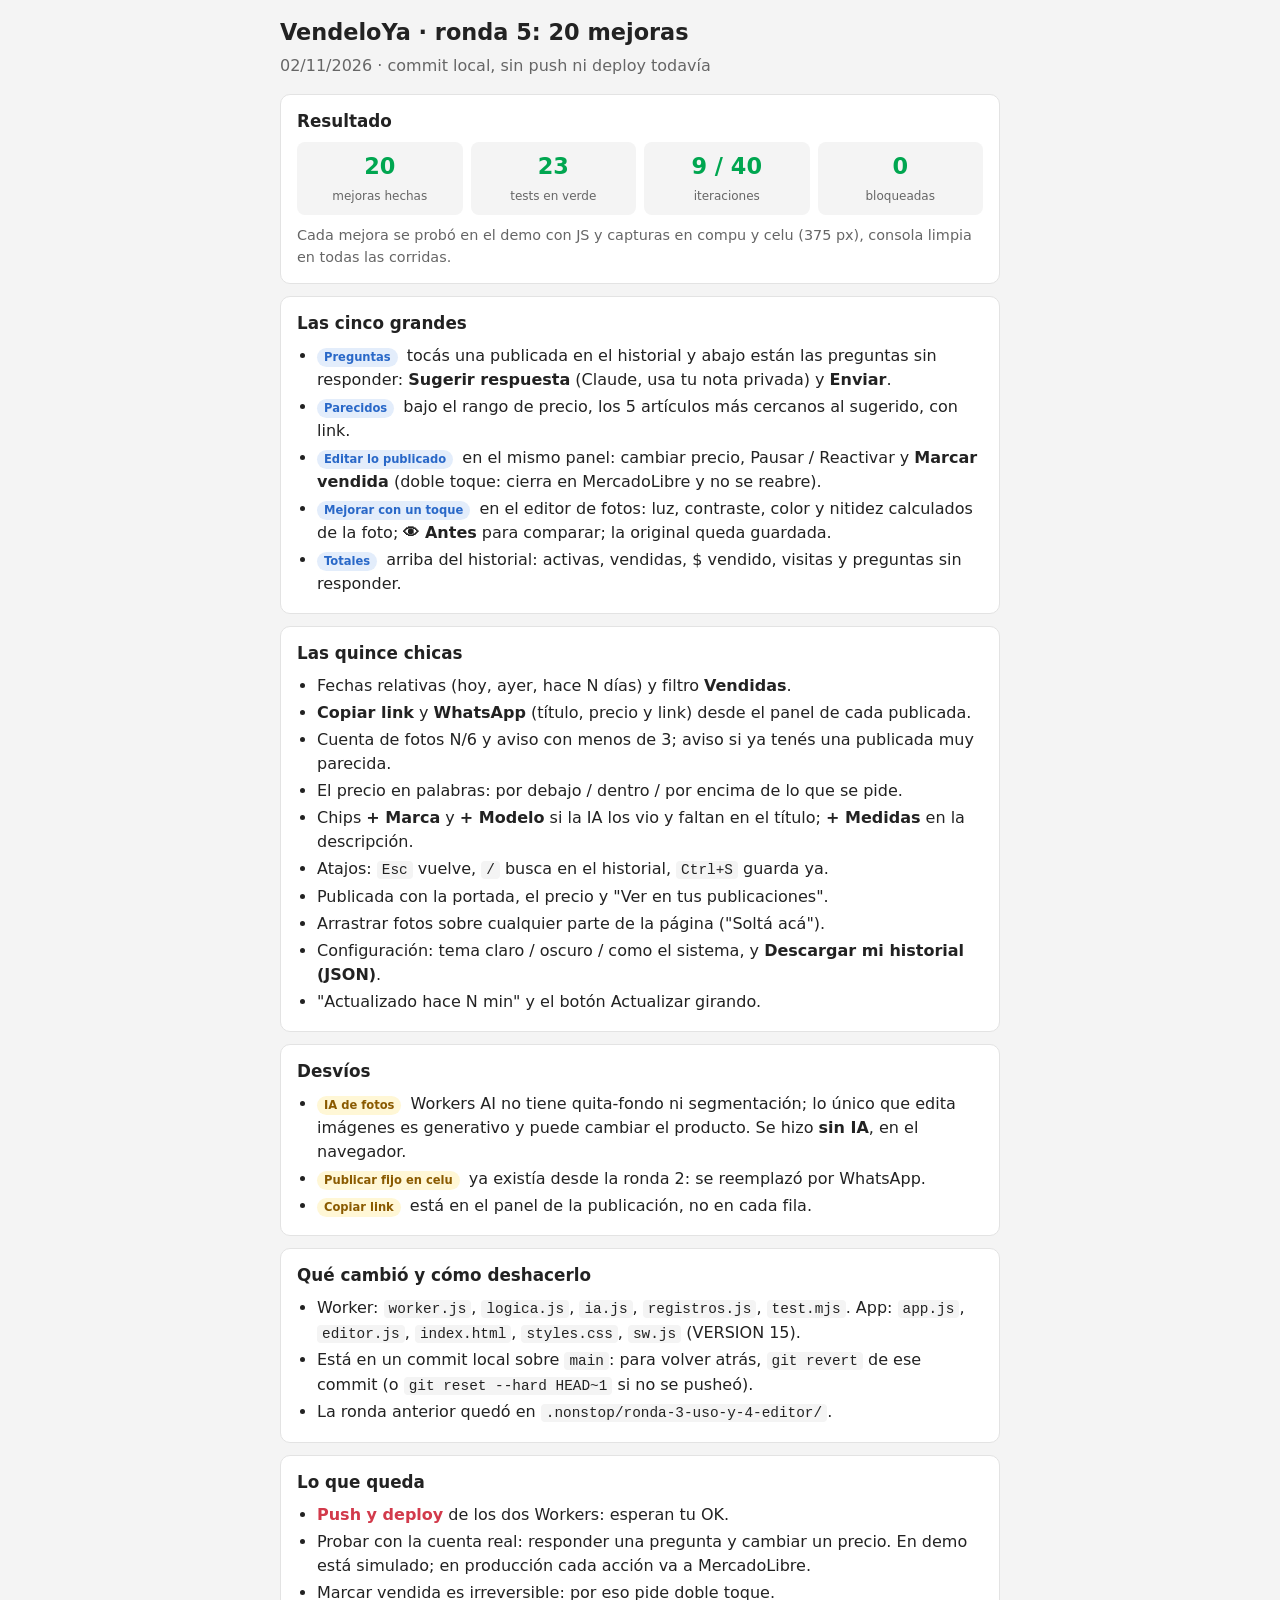
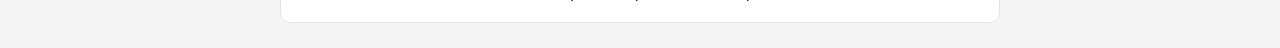
==== .nonstop/REVISION.html @ 102f0145 "Ronda 5: preguntas con borrador de Claude, precio/pausar/vendida desde el historial, parecidos, mejo" ====
<!doctype html>
<html lang="es">
<head>
<meta charset="utf-8">
<meta name="viewport" content="width=device-width, initial-scale=1">
<title>VendeloYa · ronda 5</title>
<style>
  :root { --fondo: #f4f4f4; --tarjeta: #fff; --texto: #222; --suave: #666; --borde: #e3e3e3; --azul: #3483fa; --ok: #00a650; --aviso: #c77c00; --error: #d23a4b; color-scheme: light dark; }
  @media (prefers-color-scheme: dark) { :root { --fondo: #121212; --tarjeta: #1e1e1e; --texto: #ececec; --suave: #a6a6a6; --borde: #2e2e2e; --ok: #3fd18a; --error: #ff7a87; } }
  * { box-sizing: border-box; }
  body { margin: 0; padding: 16px; background: var(--fondo); color: var(--texto); font: 16px/1.5 system-ui, -apple-system, "Segoe UI", sans-serif; }
  main { max-width: 720px; margin: 0 auto; }
  h1 { font-size: 1.4rem; margin: 0 0 4px; }
  .sub { color: var(--suave); margin: 0 0 16px; }
  section { background: var(--tarjeta); border: 1px solid var(--borde); border-radius: 10px; padding: 14px 16px; margin-bottom: 12px; }
  h2 { font-size: 1.05rem; margin: 0 0 8px; }
  .nums { display: grid; grid-template-columns: repeat(4, 1fr); gap: 8px; }
  .nums div { background: var(--fondo); border-radius: 8px; padding: 8px 4px; text-align: center; }
  .nums strong { display: block; font-size: 1.4rem; color: var(--ok); }
  .nums span { font-size: .75rem; color: var(--suave); }
  ul { margin: 0; padding-left: 20px; }
  li { margin: 3px 0; }
  code { background: var(--fondo); padding: 1px 5px; border-radius: 4px; font-size: .9em; }
  .tag { display: inline-block; font-size: .72rem; font-weight: 700; padding: 1px 7px; border-radius: 999px; margin-right: 4px; }
  .grande { background: #e3edfb; color: #2968c8; }
  .desvio { background: #fff7d6; color: #8a5a00; }
  .ojo { color: var(--error); font-weight: 600; }
  @media (prefers-color-scheme: dark) { .grande { background: #1c2b44; color: #8ab4ff; } .desvio { background: #34301a; color: #ffd36a; } }
  @media (max-width: 480px) { .nums { grid-template-columns: repeat(2, 1fr); } }
</style>
</head>
<body>
<main>
  <h1>VendeloYa · ronda 5: 20 mejoras</h1>
  <p class="sub">02/11/2026 · commit local, sin push ni deploy todavía</p>

  <section>
    <h2>Resultado</h2>
    <div class="nums">
      <div><strong>20</strong><span>mejoras hechas</span></div>
      <div><strong>23</strong><span>tests en verde</span></div>
      <div><strong>9 / 40</strong><span>iteraciones</span></div>
      <div><strong>0</strong><span>bloqueadas</span></div>
    </div>
    <p style="margin:10px 0 0;color:var(--suave);font-size:.9rem">Cada mejora se probó en el demo con JS y capturas en compu y celu (375 px), consola limpia en todas las corridas.</p>
  </section>

  <section>
    <h2>Las cinco grandes</h2>
    <ul>
      <li><span class="tag grande">Preguntas</span> tocás una publicada en el historial y abajo están las preguntas sin responder: <b>Sugerir respuesta</b> (Claude, usa tu nota privada) y <b>Enviar</b>.</li>
      <li><span class="tag grande">Parecidos</span> bajo el rango de precio, los 5 artículos más cercanos al sugerido, con link.</li>
      <li><span class="tag grande">Editar lo publicado</span> en el mismo panel: cambiar precio, Pausar / Reactivar y <b>Marcar vendida</b> (doble toque: cierra en MercadoLibre y no se reabre).</li>
      <li><span class="tag grande">Mejorar con un toque</span> en el editor de fotos: luz, contraste, color y nitidez calculados de la foto; <b>👁 Antes</b> para comparar; la original queda guardada.</li>
      <li><span class="tag grande">Totales</span> arriba del historial: activas, vendidas, $ vendido, visitas y preguntas sin responder.</li>
    </ul>
  </section>

  <section>
    <h2>Las quince chicas</h2>
    <ul>
      <li>Fechas relativas (hoy, ayer, hace N días) y filtro <b>Vendidas</b>.</li>
      <li><b>Copiar link</b> y <b>WhatsApp</b> (título, precio y link) desde el panel de cada publicada.</li>
      <li>Cuenta de fotos N/6 y aviso con menos de 3; aviso si ya tenés una publicada muy parecida.</li>
      <li>El precio en palabras: por debajo / dentro / por encima de lo que se pide.</li>
      <li>Chips <b>+ Marca</b> y <b>+ Modelo</b> si la IA los vio y faltan en el título; <b>+ Medidas</b> en la descripción.</li>
      <li>Atajos: <code>Esc</code> vuelve, <code>/</code> busca en el historial, <code>Ctrl+S</code> guarda ya.</li>
      <li>Publicada con la portada, el precio y "Ver en tus publicaciones".</li>
      <li>Arrastrar fotos sobre cualquier parte de la página ("Soltá acá").</li>
      <li>Configuración: tema claro / oscuro / como el sistema, y <b>Descargar mi historial (JSON)</b>.</li>
      <li>"Actualizado hace N min" y el botón Actualizar girando.</li>
    </ul>
  </section>

  <section>
    <h2>Desvíos</h2>
    <ul>
      <li><span class="tag desvio">IA de fotos</span> Workers AI no tiene quita-fondo ni segmentación; lo único que edita imágenes es generativo y puede cambiar el producto. Se hizo <b>sin IA</b>, en el navegador.</li>
      <li><span class="tag desvio">Publicar fijo en celu</span> ya existía desde la ronda 2: se reemplazó por WhatsApp.</li>
      <li><span class="tag desvio">Copiar link</span> está en el panel de la publicación, no en cada fila.</li>
    </ul>
  </section>

  <section>
    <h2>Qué cambió y cómo deshacerlo</h2>
    <ul>
      <li>Worker: <code>worker.js</code>, <code>logica.js</code>, <code>ia.js</code>, <code>registros.js</code>, <code>test.mjs</code>. App: <code>app.js</code>, <code>editor.js</code>, <code>index.html</code>, <code>styles.css</code>, <code>sw.js</code> (VERSION 15).</li>
      <li>Está en un commit local sobre <code>main</code>: para volver atrás, <code>git revert</code> de ese commit (o <code>git reset --hard HEAD~1</code> si no se pusheó).</li>
      <li>La ronda anterior quedó en <code>.nonstop/ronda-3-uso-y-4-editor/</code>.</li>
    </ul>
  </section>

  <section>
    <h2>Lo que queda</h2>
    <ul>
      <li><span class="ojo">Push y deploy</span> de los dos Workers: esperan tu OK.</li>
      <li>Probar con la cuenta real: responder una pregunta y cambiar un precio. En demo está simulado; en producción cada acción va a MercadoLibre.</li>
      <li>Marcar vendida es irreversible: por eso pide doble toque.</li>
    </ul>
  </section>
</main>
</body>
</html>
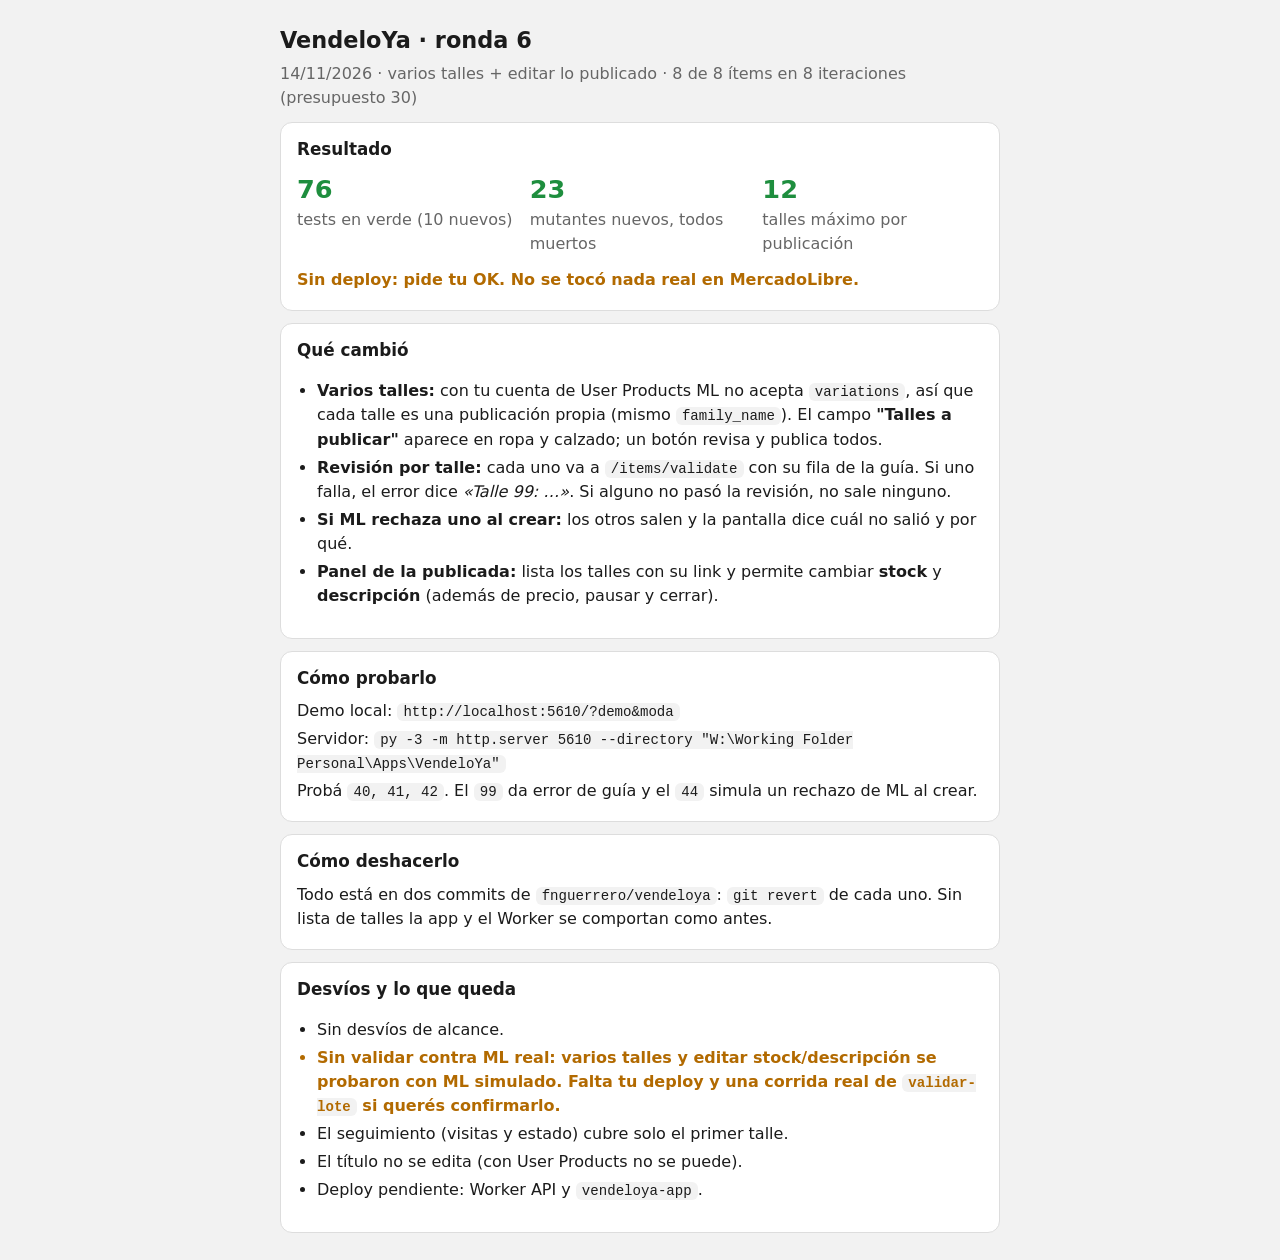
==== commit 94fd90e2: "Varios talles y editar lo publicado en la app: campo de talles, un link por talle, stock y descripci" ====
--- a/.nonstop/REVISION.html
+++ b/.nonstop/REVISION.html
@@ -3,101 +3,73 @@
 <head>
 <meta charset="utf-8">
 <meta name="viewport" content="width=device-width, initial-scale=1">
-<title>VendeloYa · ronda 5</title>
+<title>VendeloYa · ronda 6</title>
 <style>
-  :root { --fondo: #f4f4f4; --tarjeta: #fff; --texto: #222; --suave: #666; --borde: #e3e3e3; --azul: #3483fa; --ok: #00a650; --aviso: #c77c00; --error: #d23a4b; color-scheme: light dark; }
-  @media (prefers-color-scheme: dark) { :root { --fondo: #121212; --tarjeta: #1e1e1e; --texto: #ececec; --suave: #a6a6a6; --borde: #2e2e2e; --ok: #3fd18a; --error: #ff7a87; } }
+  :root { --fondo:#f2f2f2; --tarjeta:#fff; --texto:#1b1b1b; --suave:#666; --borde:#ddd; --ok:#1e8e3e; --aviso:#b26a00; --acento:#2d6cdf; }
+  @media (prefers-color-scheme: dark) { :root { --fondo:#121212; --tarjeta:#1e1e1e; --texto:#eee; --suave:#a0a0a0; --borde:#333; --ok:#5bd17d; --aviso:#f0b050; --acento:#7aa7ff; } }
   * { box-sizing: border-box; }
-  body { margin: 0; padding: 16px; background: var(--fondo); color: var(--texto); font: 16px/1.5 system-ui, -apple-system, "Segoe UI", sans-serif; }
+  body { margin:0; padding:16px; background:var(--fondo); color:var(--texto); font:16px/1.5 system-ui, sans-serif; }
   main { max-width: 720px; margin: 0 auto; }
-  h1 { font-size: 1.4rem; margin: 0 0 4px; }
-  .sub { color: var(--suave); margin: 0 0 16px; }
-  section { background: var(--tarjeta); border: 1px solid var(--borde); border-radius: 10px; padding: 14px 16px; margin-bottom: 12px; }
+  h1 { font-size: 1.4rem; margin: 8px 0 4px; }
   h2 { font-size: 1.05rem; margin: 0 0 8px; }
-  .nums { display: grid; grid-template-columns: repeat(4, 1fr); gap: 8px; }
-  .nums div { background: var(--fondo); border-radius: 8px; padding: 8px 4px; text-align: center; }
-  .nums strong { display: block; font-size: 1.4rem; color: var(--ok); }
-  .nums span { font-size: .75rem; color: var(--suave); }
-  ul { margin: 0; padding-left: 20px; }
-  li { margin: 3px 0; }
-  code { background: var(--fondo); padding: 1px 5px; border-radius: 4px; font-size: .9em; }
-  .tag { display: inline-block; font-size: .72rem; font-weight: 700; padding: 1px 7px; border-radius: 999px; margin-right: 4px; }
-  .grande { background: #e3edfb; color: #2968c8; }
-  .desvio { background: #fff7d6; color: #8a5a00; }
-  .ojo { color: var(--error); font-weight: 600; }
-  @media (prefers-color-scheme: dark) { .grande { background: #1c2b44; color: #8ab4ff; } .desvio { background: #34301a; color: #ffd36a; } }
-  @media (max-width: 480px) { .nums { grid-template-columns: repeat(2, 1fr); } }
+  p, li { margin: 4px 0; }
+  .tarjeta { background:var(--tarjeta); border:1px solid var(--borde); border-radius:12px; padding:14px 16px; margin:12px 0; }
+  .sub { color:var(--suave); margin:0 0 8px; }
+  .num { font-size: 1.6rem; font-weight: 700; color: var(--ok); }
+  .fila { display:flex; gap:12px; flex-wrap:wrap; }
+  .fila > div { flex:1 1 140px; }
+  .aviso { color: var(--aviso); font-weight: 600; }
+  code { background: var(--fondo); padding: 1px 6px; border-radius: 6px; font-size: .88em; word-break: break-word; }
+  ul { padding-left: 20px; }
 </style>
 </head>
 <body>
 <main>
-  <h1>VendeloYa · ronda 5: 20 mejoras</h1>
-  <p class="sub">02/11/2026 · commit local, sin push ni deploy todavía</p>
+  <h1>VendeloYa · ronda 6</h1>
+  <p class="sub">14/11/2026 · varios talles + editar lo publicado · 8 de 8 ítems en 8 iteraciones (presupuesto 30)</p>
 
-  <section>
+  <div class="tarjeta">
     <h2>Resultado</h2>
-    <div class="nums">
-      <div><strong>20</strong><span>mejoras hechas</span></div>
-      <div><strong>23</strong><span>tests en verde</span></div>
-      <div><strong>9 / 40</strong><span>iteraciones</span></div>
-      <div><strong>0</strong><span>bloqueadas</span></div>
+    <div class="fila">
+      <div><div class="num">76</div><div class="sub">tests en verde (10 nuevos)</div></div>
+      <div><div class="num">23</div><div class="sub">mutantes nuevos, todos muertos</div></div>
+      <div><div class="num">12</div><div class="sub">talles máximo por publicación</div></div>
     </div>
-    <p style="margin:10px 0 0;color:var(--suave);font-size:.9rem">Cada mejora se probó en el demo con JS y capturas en compu y celu (375 px), consola limpia en todas las corridas.</p>
-  </section>
+    <p class="aviso">Sin deploy: pide tu OK. No se tocó nada real en MercadoLibre.</p>
+  </div>
 
-  <section>
-    <h2>Las cinco grandes</h2>
+  <div class="tarjeta">
+    <h2>Qué cambió</h2>
     <ul>
-      <li><span class="tag grande">Preguntas</span> tocás una publicada en el historial y abajo están las preguntas sin responder: <b>Sugerir respuesta</b> (Claude, usa tu nota privada) y <b>Enviar</b>.</li>
-      <li><span class="tag grande">Parecidos</span> bajo el rango de precio, los 5 artículos más cercanos al sugerido, con link.</li>
-      <li><span class="tag grande">Editar lo publicado</span> en el mismo panel: cambiar precio, Pausar / Reactivar y <b>Marcar vendida</b> (doble toque: cierra en MercadoLibre y no se reabre).</li>
-      <li><span class="tag grande">Mejorar con un toque</span> en el editor de fotos: luz, contraste, color y nitidez calculados de la foto; <b>👁 Antes</b> para comparar; la original queda guardada.</li>
-      <li><span class="tag grande">Totales</span> arriba del historial: activas, vendidas, $ vendido, visitas y preguntas sin responder.</li>
+      <li><b>Varios talles:</b> con tu cuenta de User Products ML no acepta <code>variations</code>, así que cada talle es una publicación propia (mismo <code>family_name</code>). El campo <b>"Talles a publicar"</b> aparece en ropa y calzado; un botón revisa y publica todos.</li>
+      <li><b>Revisión por talle:</b> cada uno va a <code>/items/validate</code> con su fila de la guía. Si uno falla, el error dice <i>«Talle 99: …»</i>. Si alguno no pasó la revisión, no sale ninguno.</li>
+      <li><b>Si ML rechaza uno al crear:</b> los otros salen y la pantalla dice cuál no salió y por qué.</li>
+      <li><b>Panel de la publicada:</b> lista los talles con su link y permite cambiar <b>stock</b> y <b>descripción</b> (además de precio, pausar y cerrar).</li>
     </ul>
-  </section>
+  </div>
 
-  <section>
-    <h2>Las quince chicas</h2>
+  <div class="tarjeta">
+    <h2>Cómo probarlo</h2>
+    <p>Demo local: <code>http://localhost:5610/?demo&amp;moda</code></p>
+    <p>Servidor: <code>py -3 -m http.server 5610 --directory "W:\Working Folder Personal\Apps\VendeloYa"</code></p>
+    <p>Probá <code>40, 41, 42</code>. El <code>99</code> da error de guía y el <code>44</code> simula un rechazo de ML al crear.</p>
+  </div>
+
+  <div class="tarjeta">
+    <h2>Cómo deshacerlo</h2>
+    <p>Todo está en dos commits de <code>fnguerrero/vendeloya</code>: <code>git revert</code> de cada uno. Sin lista de talles la app y el Worker se comportan como antes.</p>
+  </div>
+
+  <div class="tarjeta">
+    <h2>Desvíos y lo que queda</h2>
     <ul>
-      <li>Fechas relativas (hoy, ayer, hace N días) y filtro <b>Vendidas</b>.</li>
-      <li><b>Copiar link</b> y <b>WhatsApp</b> (título, precio y link) desde el panel de cada publicada.</li>
-      <li>Cuenta de fotos N/6 y aviso con menos de 3; aviso si ya tenés una publicada muy parecida.</li>
-      <li>El precio en palabras: por debajo / dentro / por encima de lo que se pide.</li>
-      <li>Chips <b>+ Marca</b> y <b>+ Modelo</b> si la IA los vio y faltan en el título; <b>+ Medidas</b> en la descripción.</li>
-      <li>Atajos: <code>Esc</code> vuelve, <code>/</code> busca en el historial, <code>Ctrl+S</code> guarda ya.</li>
-      <li>Publicada con la portada, el precio y "Ver en tus publicaciones".</li>
-      <li>Arrastrar fotos sobre cualquier parte de la página ("Soltá acá").</li>
-      <li>Configuración: tema claro / oscuro / como el sistema, y <b>Descargar mi historial (JSON)</b>.</li>
-      <li>"Actualizado hace N min" y el botón Actualizar girando.</li>
+      <li>Sin desvíos de alcance.</li>
+      <li class="aviso">Sin validar contra ML real: varios talles y editar stock/descripción se probaron con ML simulado. Falta tu deploy y una corrida real de <code>validar-lote</code> si querés confirmarlo.</li>
+      <li>El seguimiento (visitas y estado) cubre solo el primer talle.</li>
+      <li>El título no se edita (con User Products no se puede).</li>
+      <li>Deploy pendiente: Worker API y <code>vendeloya-app</code>.</li>
     </ul>
-  </section>
-
-  <section>
-    <h2>Desvíos</h2>
-    <ul>
-      <li><span class="tag desvio">IA de fotos</span> Workers AI no tiene quita-fondo ni segmentación; lo único que edita imágenes es generativo y puede cambiar el producto. Se hizo <b>sin IA</b>, en el navegador.</li>
-      <li><span class="tag desvio">Publicar fijo en celu</span> ya existía desde la ronda 2: se reemplazó por WhatsApp.</li>
-      <li><span class="tag desvio">Copiar link</span> está en el panel de la publicación, no en cada fila.</li>
-    </ul>
-  </section>
-
-  <section>
-    <h2>Qué cambió y cómo deshacerlo</h2>
-    <ul>
-      <li>Worker: <code>worker.js</code>, <code>logica.js</code>, <code>ia.js</code>, <code>registros.js</code>, <code>test.mjs</code>. App: <code>app.js</code>, <code>editor.js</code>, <code>index.html</code>, <code>styles.css</code>, <code>sw.js</code> (VERSION 15).</li>
-      <li>Está en un commit local sobre <code>main</code>: para volver atrás, <code>git revert</code> de ese commit (o <code>git reset --hard HEAD~1</code> si no se pusheó).</li>
-      <li>La ronda anterior quedó en <code>.nonstop/ronda-3-uso-y-4-editor/</code>.</li>
-    </ul>
-  </section>
-
-  <section>
-    <h2>Lo que queda</h2>
-    <ul>
-      <li><span class="ojo">Push y deploy</span> de los dos Workers: esperan tu OK.</li>
-      <li>Probar con la cuenta real: responder una pregunta y cambiar un precio. En demo está simulado; en producción cada acción va a MercadoLibre.</li>
-      <li>Marcar vendida es irreversible: por eso pide doble toque.</li>
-    </ul>
-  </section>
+  </div>
 </main>
 </body>
 </html>
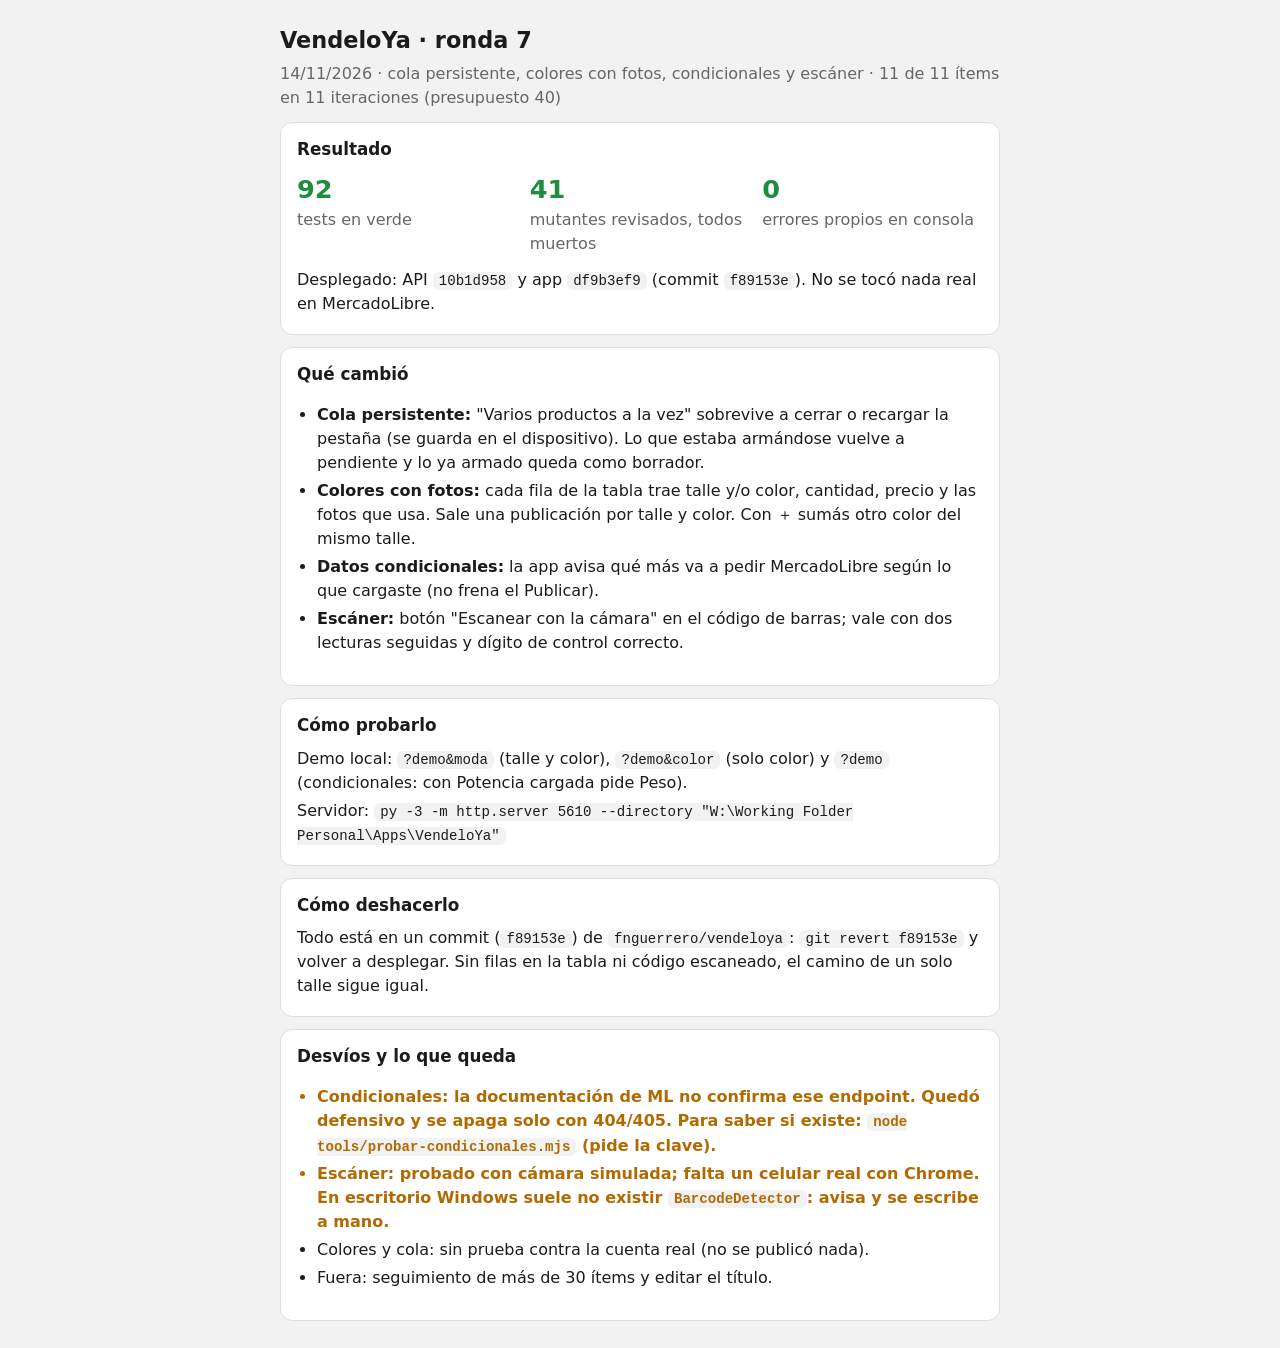
==== commit 5195c9a2: "Ronda 7: bitácora, informe y página de revisión" ====
--- a/.nonstop/REVISION.html
+++ b/.nonstop/REVISION.html
@@ -3,10 +3,10 @@
 <head>
 <meta charset="utf-8">
 <meta name="viewport" content="width=device-width, initial-scale=1">
-<title>VendeloYa · ronda 6</title>
+<title>VendeloYa · ronda 7</title>
 <style>
-  :root { --fondo:#f2f2f2; --tarjeta:#fff; --texto:#1b1b1b; --suave:#666; --borde:#ddd; --ok:#1e8e3e; --aviso:#b26a00; --acento:#2d6cdf; }
-  @media (prefers-color-scheme: dark) { :root { --fondo:#121212; --tarjeta:#1e1e1e; --texto:#eee; --suave:#a0a0a0; --borde:#333; --ok:#5bd17d; --aviso:#f0b050; --acento:#7aa7ff; } }
+  :root { --fondo:#f2f2f2; --tarjeta:#fff; --texto:#1b1b1b; --suave:#666; --borde:#ddd; --ok:#1e8e3e; --aviso:#b26a00; }
+  @media (prefers-color-scheme: dark) { :root { --fondo:#121212; --tarjeta:#1e1e1e; --texto:#eee; --suave:#a0a0a0; --borde:#333; --ok:#5bd17d; --aviso:#f0b050; } }
   * { box-sizing: border-box; }
   body { margin:0; padding:16px; background:var(--fondo); color:var(--texto); font:16px/1.5 system-ui, sans-serif; }
   main { max-width: 720px; margin: 0 auto; }
@@ -17,7 +17,7 @@
   .sub { color:var(--suave); margin:0 0 8px; }
   .num { font-size: 1.6rem; font-weight: 700; color: var(--ok); }
   .fila { display:flex; gap:12px; flex-wrap:wrap; }
-  .fila > div { flex:1 1 140px; }
+  .fila > div { flex:1 1 130px; }
   .aviso { color: var(--aviso); font-weight: 600; }
   code { background: var(--fondo); padding: 1px 6px; border-radius: 6px; font-size: .88em; word-break: break-word; }
   ul { padding-left: 20px; }
@@ -25,49 +25,47 @@
 </head>
 <body>
 <main>
-  <h1>VendeloYa · ronda 6</h1>
-  <p class="sub">14/11/2026 · varios talles + editar lo publicado · 8 de 8 ítems en 8 iteraciones (presupuesto 30)</p>
+  <h1>VendeloYa · ronda 7</h1>
+  <p class="sub">14/11/2026 · cola persistente, colores con fotos, condicionales y escáner · 11 de 11 ítems en 11 iteraciones (presupuesto 40)</p>
 
   <div class="tarjeta">
     <h2>Resultado</h2>
     <div class="fila">
-      <div><div class="num">76</div><div class="sub">tests en verde (10 nuevos)</div></div>
-      <div><div class="num">23</div><div class="sub">mutantes nuevos, todos muertos</div></div>
-      <div><div class="num">12</div><div class="sub">talles máximo por publicación</div></div>
+      <div><div class="num">92</div><div class="sub">tests en verde</div></div>
+      <div><div class="num">41</div><div class="sub">mutantes revisados, todos muertos</div></div>
+      <div><div class="num">0</div><div class="sub">errores propios en consola</div></div>
     </div>
-    <p class="aviso">Sin deploy: pide tu OK. No se tocó nada real en MercadoLibre.</p>
+    <p>Desplegado: API <code>10b1d958</code> y app <code>df9b3ef9</code> (commit <code>f89153e</code>). No se tocó nada real en MercadoLibre.</p>
   </div>
 
   <div class="tarjeta">
     <h2>Qué cambió</h2>
     <ul>
-      <li><b>Varios talles:</b> con tu cuenta de User Products ML no acepta <code>variations</code>, así que cada talle es una publicación propia (mismo <code>family_name</code>). El campo <b>"Talles a publicar"</b> aparece en ropa y calzado; un botón revisa y publica todos.</li>
-      <li><b>Revisión por talle:</b> cada uno va a <code>/items/validate</code> con su fila de la guía. Si uno falla, el error dice <i>«Talle 99: …»</i>. Si alguno no pasó la revisión, no sale ninguno.</li>
-      <li><b>Si ML rechaza uno al crear:</b> los otros salen y la pantalla dice cuál no salió y por qué.</li>
-      <li><b>Panel de la publicada:</b> lista los talles con su link y permite cambiar <b>stock</b> y <b>descripción</b> (además de precio, pausar y cerrar).</li>
+      <li><b>Cola persistente:</b> "Varios productos a la vez" sobrevive a cerrar o recargar la pestaña (se guarda en el dispositivo). Lo que estaba armándose vuelve a pendiente y lo ya armado queda como borrador.</li>
+      <li><b>Colores con fotos:</b> cada fila de la tabla trae talle y/o color, cantidad, precio y las fotos que usa. Sale una publicación por talle y color. Con ＋ sumás otro color del mismo talle.</li>
+      <li><b>Datos condicionales:</b> la app avisa qué más va a pedir MercadoLibre según lo que cargaste (no frena el Publicar).</li>
+      <li><b>Escáner:</b> botón "Escanear con la cámara" en el código de barras; vale con dos lecturas seguidas y dígito de control correcto.</li>
     </ul>
   </div>
 
   <div class="tarjeta">
     <h2>Cómo probarlo</h2>
-    <p>Demo local: <code>http://localhost:5610/?demo&amp;moda</code></p>
+    <p>Demo local: <code>?demo&amp;moda</code> (talle y color), <code>?demo&amp;color</code> (solo color) y <code>?demo</code> (condicionales: con Potencia cargada pide Peso).</p>
     <p>Servidor: <code>py -3 -m http.server 5610 --directory "W:\Working Folder Personal\Apps\VendeloYa"</code></p>
-    <p>Probá <code>40, 41, 42</code>. El <code>99</code> da error de guía y el <code>44</code> simula un rechazo de ML al crear.</p>
   </div>
 
   <div class="tarjeta">
     <h2>Cómo deshacerlo</h2>
-    <p>Todo está en dos commits de <code>fnguerrero/vendeloya</code>: <code>git revert</code> de cada uno. Sin lista de talles la app y el Worker se comportan como antes.</p>
+    <p>Todo está en un commit (<code>f89153e</code>) de <code>fnguerrero/vendeloya</code>: <code>git revert f89153e</code> y volver a desplegar. Sin filas en la tabla ni código escaneado, el camino de un solo talle sigue igual.</p>
   </div>
 
   <div class="tarjeta">
     <h2>Desvíos y lo que queda</h2>
     <ul>
-      <li>Sin desvíos de alcance.</li>
-      <li class="aviso">Sin validar contra ML real: varios talles y editar stock/descripción se probaron con ML simulado. Falta tu deploy y una corrida real de <code>validar-lote</code> si querés confirmarlo.</li>
-      <li>El seguimiento (visitas y estado) cubre solo el primer talle.</li>
-      <li>El título no se edita (con User Products no se puede).</li>
-      <li>Deploy pendiente: Worker API y <code>vendeloya-app</code>.</li>
+      <li class="aviso">Condicionales: la documentación de ML no confirma ese endpoint. Quedó defensivo y se apaga solo con 404/405. Para saber si existe: <code>node tools/probar-condicionales.mjs</code> (pide la clave).</li>
+      <li class="aviso">Escáner: probado con cámara simulada; falta un celular real con Chrome. En escritorio Windows suele no existir <code>BarcodeDetector</code>: avisa y se escribe a mano.</li>
+      <li>Colores y cola: sin prueba contra la cuenta real (no se publicó nada).</li>
+      <li>Fuera: seguimiento de más de 30 ítems y editar el título.</li>
     </ul>
   </div>
 </main>
